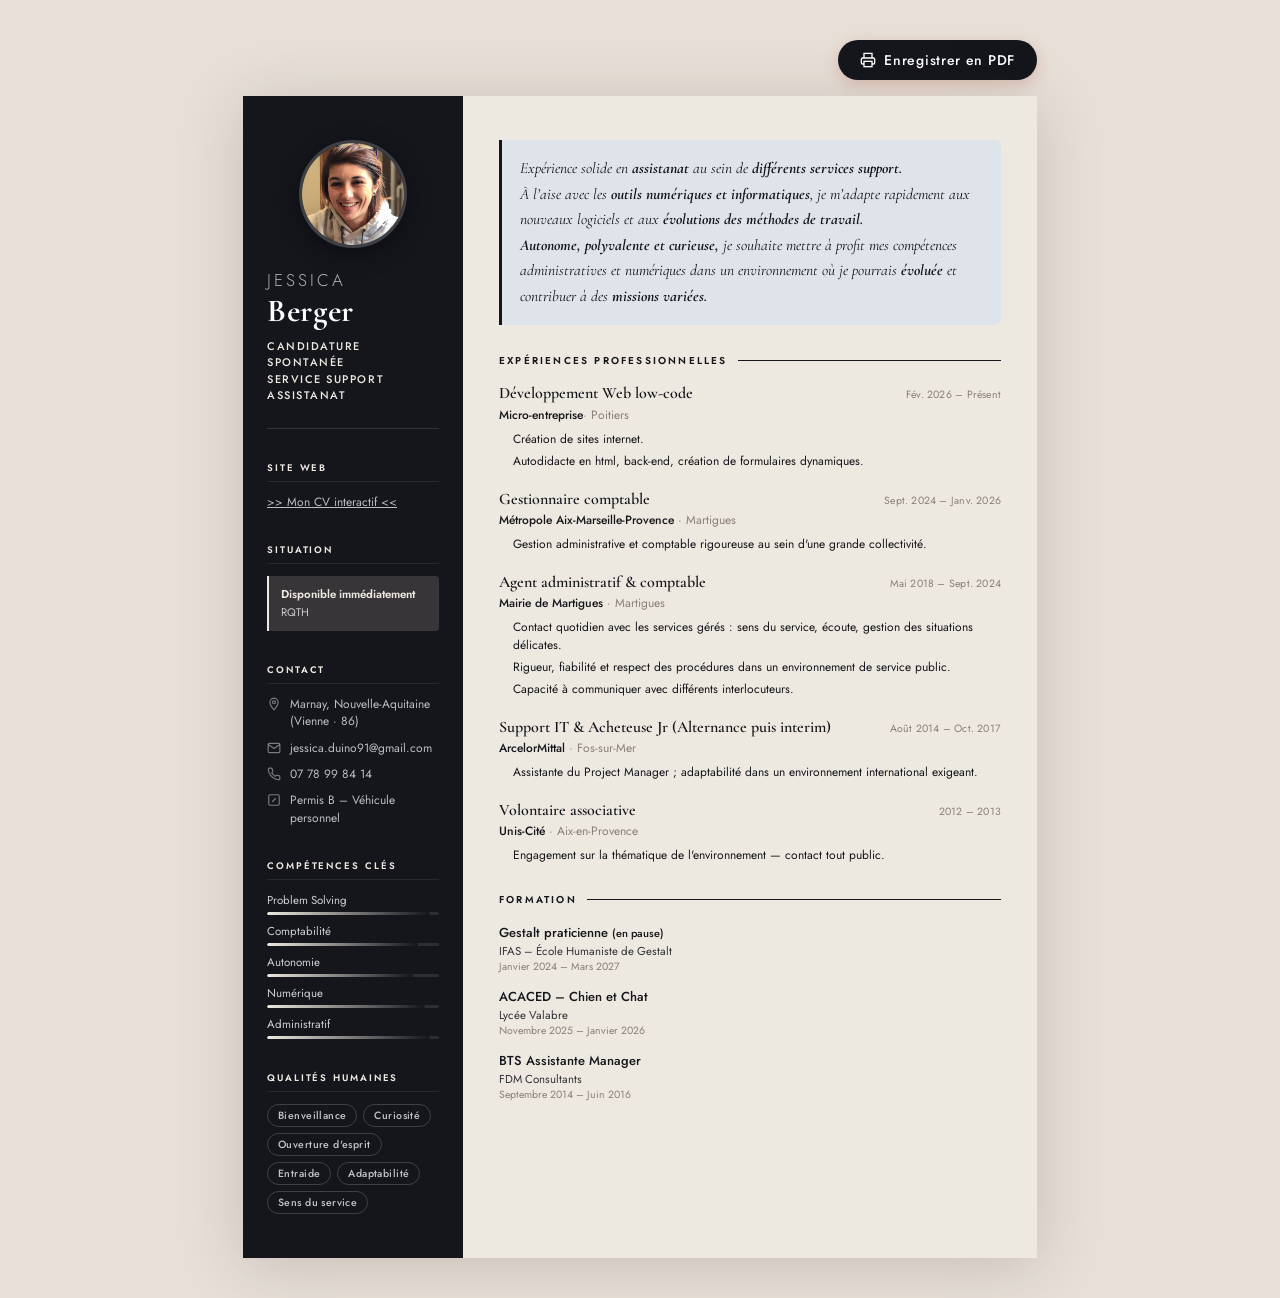
==== cv-JB.html @ 3f246759 "Add files via upload" ====
<!DOCTYPE html>
<html lang="fr">
<head>
<meta charset="UTF-8">
<meta name="viewport" content="width=device-width, initial-scale=1.0">
<title>CV – Jessica Berger </title>
<link href="https://fonts.googleapis.com/css2?family=Cormorant+Garamond:ital,wght@0,400;0,600;0,700;1,400&family=Jost:wght@300;400;500;600&display=swap" rel="stylesheet">
<style>
  :root {
    --cream: #FAF7F2;
    --warm-white: #eee9e0;
    --terracotta: #14161c;
    --terracotta-light: #eee9e0;
    --terracotta-pale: #dfe4eb;
    --sage: #30323b;
    --sage-light: #c94955;
    --dark: #14161c;
    --mid: #14161c;
    --light-text: #8A7E79;
    --border: #14161c;
    --col-left: 220px;
  }

  * {
    margin: 0;
    padding: 0;
    box-sizing: border-box;
    /* Force les navigateurs à imprimer les fonds colorés */
    -webkit-print-color-adjust: exact !important;
    print-color-adjust: exact !important;
    color-adjust: exact !important;
  }

  body {
    font-family: 'Jost', sans-serif;
    font-weight: 400;
    background: #E8E0D8;
    color: var(--dark);
    min-height: 100vh;
    display: flex;
    flex-direction: column;
    align-items: center;
    padding: 40px 20px;
  }

  /* ── Print button ── */
  .print-bar {
    width: 794px;
    max-width: 100%;
    display: flex;
    justify-content: flex-end;
    margin-bottom: 16px;
  }
  .print-btn {
    display: flex;
    align-items: center;
    gap: 8px;
    background: var(--terracotta);
    color: white;
    border: none;
    padding: 10px 22px;
    border-radius: 30px;
    font-family: 'Jost', sans-serif;
    font-size: 14px;
    font-weight: 500;
    letter-spacing: 0.05em;
    cursor: pointer;
    transition: background 0.2s, transform 0.1s;
    box-shadow: 0 4px 16px rgba(181,97,74,0.3);
  }
  .print-btn:hover { background: #9E4F3A; transform: translateY(-1px); }
  .print-btn svg { width: 16px; height: 16px; fill: none; stroke: white; stroke-width: 2; }

  /* ── Page ── */
  .page {
    width: 794px;
    max-width: 100%;
    background: var(--warm-white);
    box-shadow: 0 8px 60px rgba(44,36,32,0.18);
    display: grid;
    grid-template-columns: var(--col-left) 1fr;
    min-height: 1123px;
  }

  /* ── Left sidebar ── */
  .sidebar {
    background: var(--dark);
    padding: 44px 24px 44px 24px;
    display: flex;
    flex-direction: column;
    gap: 32px;
  }

  /* ── Photo ── */
  .photo-wrapper {
    display: flex;
    justify-content: center;
    margin-bottom: -12px;
  }
  .photo-wrapper img {
    width: 108px;
    height: 108px;
    border-radius: 50%;
    object-fit: cover;
    object-position: center top;
    border: 3px solid rgba(255,255,255,0.18);
    box-shadow: 0 6px 24px rgba(0,0,0,0.4);
  }

  .sidebar-name {
    border-bottom: 1px solid rgba(255,255,255,0.12);
    padding-bottom: 24px;
  }
  .sidebar-name .prenom {
    font-family: 'Jost', sans-serif;
    font-weight: 300;
    font-size: 17px;
    color: rgba(255,255,255,0.65);
    letter-spacing: 0.18em;
    text-transform: uppercase;
    margin-bottom: 2px;
  }
  .sidebar-name .nom {
    font-family: 'Cormorant Garamond', serif;
    font-size: 32px;
    font-weight: 700;
    color: white;
    line-height: 1.05;
    letter-spacing: 0.02em;
  }
  .sidebar-name .titre {
    margin-top: 10px;
    font-size: 11px;
    font-weight: 500;
    letter-spacing: 0.14em;
    text-transform: uppercase;
    color: var(--terracotta-light);
    line-height: 1.5;
  }

  .sidebar-section-title {
    font-size: 9.5px;
    font-weight: 600;
    letter-spacing: 0.2em;
    text-transform: uppercase;
    color: var(--terracotta-light);
    margin-bottom: 12px;
    padding-bottom: 6px;
    border-bottom: 1px solid rgba(255,255,255,0.08);
  }

  /* Contact */
  .contact-list { list-style: none; display: flex; flex-direction: column; gap: 9px; }
  .contact-list li {
    display: flex;
    align-items: flex-start;
    gap: 9px;
    font-size: 12px;
    color: rgba(255,255,255,0.72);
    line-height: 1.45;
  }
  .contact-list li .icon {
    width: 14px;
    min-width: 14px;
    height: 14px;
    margin-top: 1px;
    opacity: 0.6;
  }
  .contact-list a { color: rgba(255,255,255,0.72); text-decoration: none; }

  /* Skills */
  .skill-list { display: flex; flex-direction: column; gap: 8px; }
  .skill-item { }
  .skill-label {
    font-size: 11.5px;
    color: rgba(255,255,255,0.8);
    margin-bottom: 4px;
  }
  .skill-bar {
    height: 3px;
    background: rgba(255,255,255,0.1);
    border-radius: 2px;
    overflow: hidden;
  }
  .skill-fill {
    height: 100%;
    background: linear-gradient(90deg, var(--terracotta-light), var(--terracotta));
    border-radius: 2px;
  }

  /* Qualités */
  .qualite-tags { display: flex; flex-wrap: wrap; gap: 6px; }
  .qualite-tag {
    font-size: 10.5px;
    font-weight: 500;
    color: rgba(255,255,255,0.75);
    border: 1px solid rgba(255,255,255,0.18);
    border-radius: 20px;
    padding: 3px 10px;
    letter-spacing: 0.04em;
  }

  /* Statut */
  .statut-box {
    background: rgba(219, 193, 186, 0.18);
    border-left: 2px solid var(--terracotta-light);
    border-radius: 0 4px 4px 0;
    padding: 10px 12px;
  }
  .statut-box p {
    font-size: 11px;
    color: rgba(255,255,255,0.75);
    line-height: 1.55;
  }
  .statut-box strong {
    color: var(--terracotta-light);
    font-weight: 600;
    font-size: 11.5px;
  }

  /* ── Main content ── */
  .main {
    padding: 44px 36px 44px 36px;
    display: flex;
    flex-direction: column;
    gap: 28px;
  }

  /* Accroche */
  .accroche {
    background: var(--terracotta-pale);
    border-left: 3px solid var(--terracotta);
    padding: 16px 18px;
    border-radius: 0 6px 6px 0;
  }
  .accroche p {
    font-family: 'Cormorant Garamond', serif;
    font-size: 15.5px;
    line-height: 1.65;
    color: var(--dark);
    font-style: italic;
  }

  /* Section title */
  .section-title {
    font-size: 10px;
    font-weight: 600;
    letter-spacing: 0.22em;
    text-transform: uppercase;
    color: var(--terracotta);
    margin-bottom: 16px;
    display: flex;
    align-items: center;
    gap: 10px;
  }
  .section-title::after {
    content: '';
    flex: 1;
    height: 1px;
    background: var(--border);
  }

  /* Experience entries */
  .exp-entry { margin-bottom: 20px; }
  .exp-entry:last-child { margin-bottom: 0; }

  .exp-header {
    display: flex;
    justify-content: space-between;
    align-items: flex-start;
    gap: 8px;
    margin-bottom: 2px;
  }
  .exp-title {
    font-family: 'Cormorant Garamond', serif;
    font-size: 16px;
    font-weight: 600;
    color: var(--dark);
    line-height: 1.2;
  }
  .exp-period {
    font-size: 10.5px;
    color: var(--light-text);
    font-weight: 400;
    white-space: nowrap;
    margin-top: 3px;
    letter-spacing: 0.02em;
  }
  .exp-org {
    font-size: 12px;
    color: var(--terracotta);
    font-weight: 500;
    margin-bottom: 6px;
  }
  .exp-loc {
    color: var(--light-text);
    font-weight: 400;
  }
  .exp-bullets { list-style: none; display: flex; flex-direction: column; gap: 4px; }
  .exp-bullets li {
    font-size: 12px;
    color: var(--mid);
    padding-left: 14px;
    position: relative;
    line-height: 1.5;
  }
  .exp-bullets li::before {
    content: '—';
    position: absolute;
    left: 0;
    color: var(--terracotta-light);
    font-size: 11px;
  }

  /* Formation */
  .form-entry { margin-bottom: 13px; }
  .form-entry:last-child { margin-bottom: 0; }
  .form-degree {
    font-size: 13px;
    font-weight: 500;
    color: var(--dark);
    margin-bottom: 1px;
  }
  .form-school {
    font-size: 11.5px;
    color: var(--sage);
    font-weight: 400;
  }
  .form-period {
    font-size: 10.5px;
    color: var(--light-text);
  }

  /* Divider */
  .divider {
    height: 1px;
    background: var(--border);
    margin: 0;
  }

  /* ── Print styles ── */
  @media print {
    @page {
      size: A4;
      margin: 0;
    }
    body {
      background: white !important;
      padding: 0 !important;
      margin: 0 !important;
    }
    .print-bar { display: none !important; }
    .page {
      box-shadow: none !important;
      width: 100% !important;
      min-height: 100vh;
    }
    /* Forcer les fonds à s'imprimer */
    .sidebar {
      background: var(--dark) !important;
      -webkit-print-color-adjust: exact !important;
      print-color-adjust: exact !important;
    }
    .accroche {
      background: var(--terracotta-pale) !important;
      -webkit-print-color-adjust: exact !important;
      print-color-adjust: exact !important;
    }
    .statut-box {
      background: rgba(219, 193, 186, 0.18) !important;
      -webkit-print-color-adjust: exact !important;
      print-color-adjust: exact !important;
    }
    /* Éviter les coupures de page au mauvais endroit */
    .exp-entry, .form-entry {
      page-break-inside: avoid;
      break-inside: avoid;
    }
  }
</style>
</head>
<body>

<div class="print-bar">
  <button class="print-btn" onclick="window.print()">
    <svg viewBox="0 0 24 24" xmlns="http://www.w3.org/2000/svg">
      <polyline points="6 9 6 2 18 2 18 9"/>
      <path d="M6 18H4a2 2 0 0 1-2-2v-5a2 2 0 0 1 2-2h16a2 2 0 0 1 2 2v5a2 2 0 0 1-2 2h-2"/>
      <rect x="6" y="14" width="12" height="8"/>
    </svg>
    Enregistrer en PDF
  </button>
</div>

<div class="page">

  <!-- ════════════ SIDEBAR ════════════ -->
  <aside class="sidebar">

    <div class="photo-wrapper">
      <img src="[data-uri]" alt="Photo Jessica Berger">
    </div>

    <div class="sidebar-name">
      <div class="prenom">Jessica</div>
      <div class="nom">Berger</div>
      <div class="titre">Candidature
        <br>spontanée 
        <br>service support
      <br>assistanat</div>
    </div>

    <!-- Site web -->
    <div>
      <div class="sidebar-section-title">Site web</div>
      <p style="font-size: 12px; color: rgba(255,255,255,0.72); line-height: 1.45;">
        <a href="https://jessica-berger.github.io/CV-interactif/" target="_blank" style="color: rgba(255,255,255,0.72); text-decoration: underline;">>> Mon CV interactif << </a>
      </p>
    </div>

    <!-- Statut -->
    <div>
      <div class="sidebar-section-title">Situation</div>
      <div class="statut-box">
        <p><strong>Disponible immédiatement</strong><br>
        RQTH
        </p>
      </div>
    </div>

    <!-- Contact -->
    <div>
      <div class="sidebar-section-title">Contact</div>
      <ul class="contact-list">
        <li>
          <svg class="icon" viewBox="0 0 24 24" fill="none" stroke="currentColor" stroke-width="2">
            <path d="M12 2C8.13 2 5 5.13 5 9c0 5.25 7 13 7 13s7-7.75 7-13c0-3.87-3.13-7-7-7z"/>
            <circle cx="12" cy="9" r="2.5"/>
          </svg>
          Marnay, Nouvelle-Aquitaine<br>(Vienne · 86)
        </li>
        <li>
          <svg class="icon" viewBox="0 0 24 24" fill="none" stroke="currentColor" stroke-width="2">
            <path d="M4 4h16c1.1 0 2 .9 2 2v12c0 1.1-.9 2-2 2H4c-1.1 0-2-.9-2-2V6c0-1.1.9-2 2-2z"/>
            <polyline points="22,6 12,13 2,6"/>
          </svg>
          <a href="mailto:jessica.duino91@gmail.com">jessica.duino91@gmail.com</a>
        </li>
        <li>
          <svg class="icon" viewBox="0 0 24 24" fill="none" stroke="currentColor" stroke-width="2">
            <path d="M22 16.92v3a2 2 0 0 1-2.18 2 19.79 19.79 0 0 1-8.63-3.07 19.5 19.5 0 0 1-6-6A19.79 19.79 0 0 1 2.12 4.18 2 2 0 0 1 4.11 2h3a2 2 0 0 1 2 1.72 12.84 12.84 0 0 0 .7 2.81 2 2 0 0 1-.45 2.11L8.09 9.91a16 16 0 0 0 6 6l1.27-1.27a2 2 0 0 1 2.11-.45 12.84 12.84 0 0 0 2.81.7A2 2 0 0 1 22 16.92z"/>
          </svg>
          <a href="tel:+33778998414">07 78 99 84 14</a>
        </li>
    
      
        <li>
          <svg class="icon" viewBox="0 0 24 24" fill="none" stroke="currentColor" stroke-width="2">
            <rect x="3" y="3" width="18" height="18" rx="2"/><path d="M9 9h.01M9 15l6-6M15 15h.01"/>
          </svg>
          Permis B – Véhicule personnel
        </li>
      </ul>
    </div>

    <!-- Compétences clés -->
    <div>
      <div class="sidebar-section-title">Compétences clés</div>
      <div class="skill-list">
        <div class="skill-item">
          <div class="skill-label">Problem Solving</div>
          <div class="skill-bar"><div class="skill-fill" style="width:95%"></div></div>
        </div>
     
        <div class="skill-item">
          <div class="skill-label">Comptabilité</div>
          <div class="skill-bar"><div class="skill-fill" style="width:88%"></div></div>
        </div>
        <div class="skill-item">
          <div class="skill-label">Autonomie</div>
          <div class="skill-bar"><div class="skill-fill" style="width:85%"></div></div>
        </div>
        <div class="skill-item">
          <div class="skill-label">Numérique</div>
          <div class="skill-bar"><div class="skill-fill" style="width:92%"></div></div>
        </div>
        <div class="skill-item">
          <div class="skill-label">Administratif</div>
          <div class="skill-bar"><div class="skill-fill" style="width:95%"></div></div>
        </div>
      </div>
    </div>

    <!-- Qualités -->
    <div>
      <div class="sidebar-section-title">Qualités humaines</div>
      <div class="qualite-tags">
        <span class="qualite-tag">Bienveillance</span>
        <span class="qualite-tag">Curiosité</span>
        <span class="qualite-tag">Ouverture d'esprit</span>
        <span class="qualite-tag">Entraide</span>
        <span class="qualite-tag">Adaptabilité</span>
        <span class="qualite-tag">Sens du service</span>
        
      </div>
    </div>

  </aside>

  <!-- ════════════ MAIN ════════════ -->
  <main class="main">

    <!-- Accroche ciblée -->
    <div class="accroche">
      <p>Expérience solide en <strong>assistanat</strong> au sein de <strong>différents services support.</strong>
<br>À l’aise avec les <strong>outils numériques et informatiques</strong>, 
je m’adapte rapidement aux nouveaux logiciels et aux <strong>évolutions des 
méthodes de travail.</strong>
<br><strong>Autonome, polyvalente et curieuse,</strong> je souhaite mettre à profit mes compétences 
administratives et numériques dans un environnement où je pourrais <strong>évoluée</strong> et 
contribuer à des <strong>missions variées.</strong>

</p>
    </div>

    <!-- Expérience -->
    <div>
      <div class="section-title">Expériences professionnelles</div>

      <div class="exp-entry">
        <div class="exp-header">
          <div class="exp-title">Développement Web low-code</div>
          <div class="exp-period">Fév. 2026 – Présent</div>
        </div>
        <div class="exp-org">Micro-entreprise<span class="exp-loc">· Poitiers</span></div>
        <ul class="exp-bullets">
          <li>Création de sites internet.</li>
          <li>Autodidacte en html, back-end, création de formulaires dynamiques.</li>
          
        </ul>
      </div>

      <div class="exp-entry">
        <div class="exp-header">
          <div class="exp-title">Gestionnaire comptable</div>
          <div class="exp-period">Sept. 2024 – Janv. 2026</div>
        </div>
        <div class="exp-org">Métropole Aix-Marseille-Provence <span class="exp-loc">· Martigues</span></div>
        <ul class="exp-bullets">
          <li>Gestion administrative et comptable rigoureuse au sein d'une grande collectivité.</li>
        </ul>
      </div>

      <div class="exp-entry">
        <div class="exp-header">
          <div class="exp-title">Agent administratif & comptable</div>
          <div class="exp-period">Mai 2018 – Sept. 2024</div>
        </div>
        <div class="exp-org">Mairie de Martigues <span class="exp-loc">· Martigues</span></div>
        <ul class="exp-bullets">
          <li>Contact quotidien avec les services gérés : sens du service, écoute, gestion des situations délicates.</li>
          <li>Rigueur, fiabilité et respect des procédures dans un environnement de service public.</li>
          <li>Capacité à communiquer avec différents interlocuteurs.</li>
        </ul>
      </div>

      <div class="exp-entry">
        <div class="exp-header">
          <div class="exp-title">Support IT & Acheteuse Jr (Alternance puis interim)</div>
          <div class="exp-period">Août 2014 – Oct. 2017</div>
        </div>
        <div class="exp-org">ArcelorMittal <span class="exp-loc">· Fos-sur-Mer</span></div>
        <ul class="exp-bullets">
          <li>Assistante du Project Manager ; adaptabilité dans un environnement international exigeant.</li>
        </ul>
      </div>

      <div class="exp-entry">
        <div class="exp-header">
          <div class="exp-title">Volontaire associative</div>
          <div class="exp-period">2012 – 2013</div>
        </div>
        <div class="exp-org">Unis-Cité <span class="exp-loc">· Aix-en-Provence</span></div>
        <ul class="exp-bullets">
          <li>Engagement sur la thématique de l'environnement — contact tout public.</li>
        </ul>
      </div>
    </div>


    <!-- Formation -->
    <div>
      <div class="section-title">Formation</div>

      <div class="form-entry">
        <div class="form-degree">Gestalt praticienne <span style="color:var(--terracotta);font-size:11px;font-weight:500;">(en pause)</span></div>
        <div class="form-school">IFAS – École Humaniste de Gestalt</div>
        <div class="form-period">Janvier 2024 – Mars 2027</div>
      </div>


      <div class="form-entry">
        <div class="form-degree">ACACED – Chien et Chat</div>
        <div class="form-school">Lycée Valabre</div>
        <div class="form-period">Novembre 2025 – Janvier 2026</div>
      </div>


      <div class="form-entry">
        <div class="form-degree">BTS Assistante Manager</div>
        <div class="form-school">FDM Consultants</div>
        <div class="form-period">Septembre 2014 – Juin 2016</div>
      </div>
    </div>

  </main>
</div>

</body>
</html>
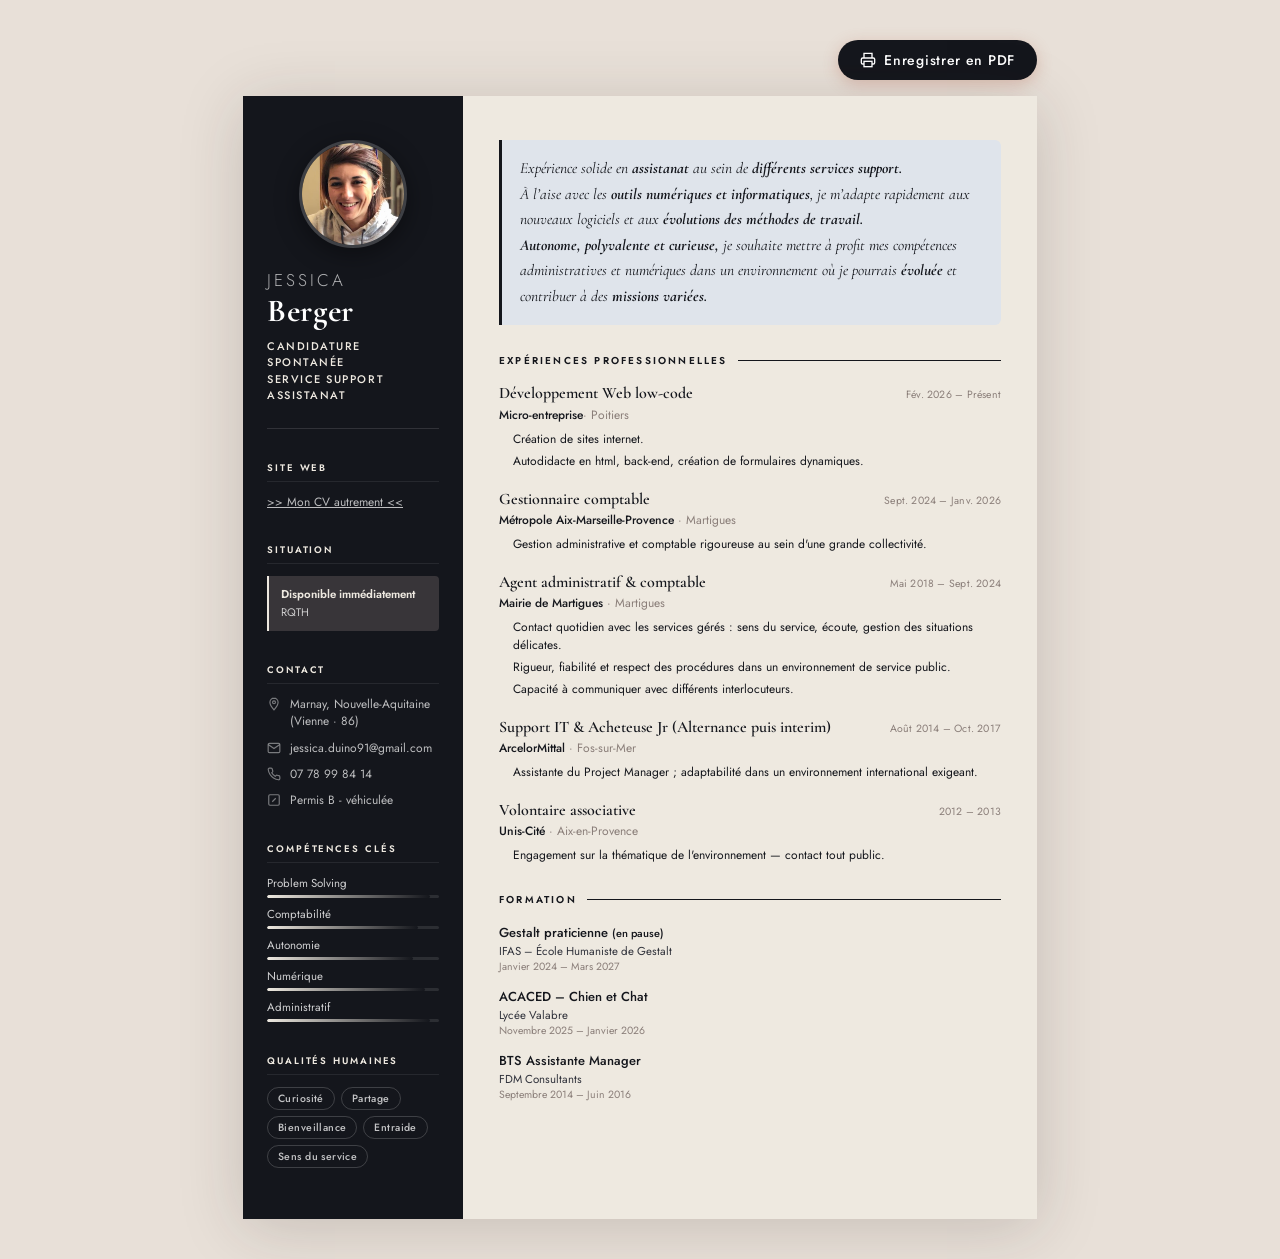
==== commit 15db9469: "Update cv-JB.html" ====
--- a/cv-JB.html
+++ b/cv-JB.html
@@ -398,7 +398,7 @@
   <aside class="sidebar">
 
     <div class="photo-wrapper">
-      <img src="[data-uri]" alt="Photo Jessica Berger">
+      <img src="[data-uri]" alt="Photo Jessica Berger">
     </div>
 
     <div class="sidebar-name">
@@ -409,12 +409,10 @@
         <br>service support
       <br>assistanat</div>
     </div>
-
     <!-- Site web -->
-    <div>
-      <div class="sidebar-section-title">Site web</div>
+    <div><div class="sidebar-section-title">Site web</div>
       <p style="font-size: 12px; color: rgba(255,255,255,0.72); line-height: 1.45;">
-        <a href="https://jessica-berger.github.io/CV-interactif/" target="_blank" style="color: rgba(255,255,255,0.72); text-decoration: underline;">>> Mon CV interactif << </a>
+        <a href="https://jessica-berger.github.io/CV-immersion/" target="_blank" style="color: rgba(255,255,255,0.72); text-decoration: underline;">>> Mon CV autrement << </a>
       </p>
     </div>
 
@@ -458,7 +456,7 @@
           <svg class="icon" viewBox="0 0 24 24" fill="none" stroke="currentColor" stroke-width="2">
             <rect x="3" y="3" width="18" height="18" rx="2"/><path d="M9 9h.01M9 15l6-6M15 15h.01"/>
           </svg>
-          Permis B – Véhicule personnel
+          Permis B - véhiculée
         </li>
       </ul>
     </div>
@@ -495,11 +493,11 @@
     <div>
       <div class="sidebar-section-title">Qualités humaines</div>
       <div class="qualite-tags">
+
+        <span class="qualite-tag">Curiosité</span> 
+         <span class="qualite-tag">Partage</span>
         <span class="qualite-tag">Bienveillance</span>
-        <span class="qualite-tag">Curiosité</span>
-        <span class="qualite-tag">Ouverture d'esprit</span>
         <span class="qualite-tag">Entraide</span>
-        <span class="qualite-tag">Adaptabilité</span>
         <span class="qualite-tag">Sens du service</span>
         
       </div>
